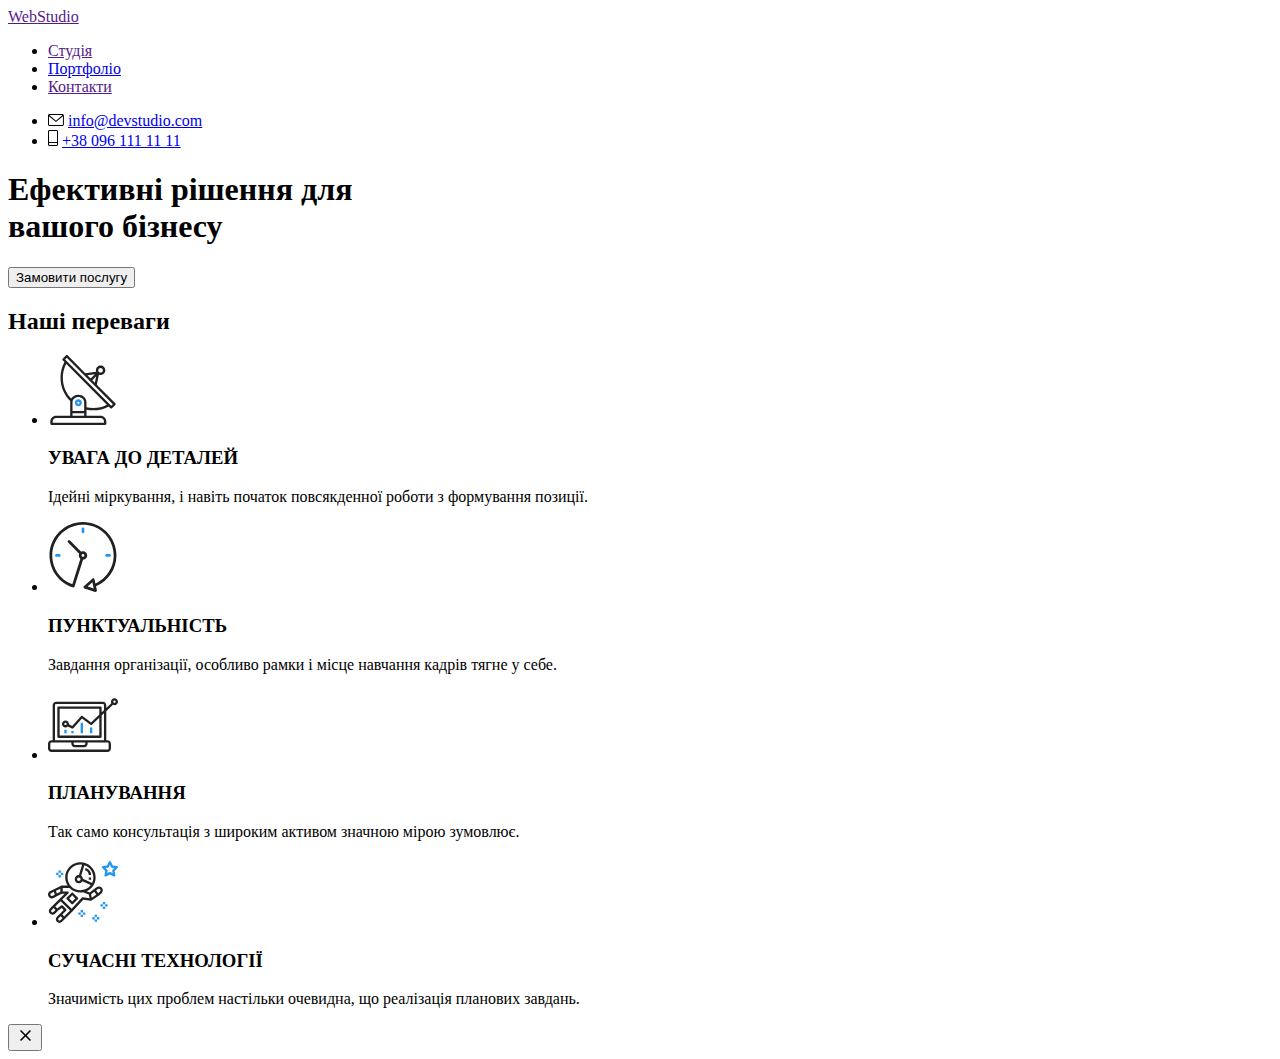
==== modal.html @ a45d7040 "sass file end" ====
<!DOCTYPE html>
<html lang="uk">
  <head>
    <meta charset="UTF-8" />
    <meta http-equiv="X-UA-Compatible" content="IE=edge" />
    <meta name="viewport" content="width=device-width, initial-scale=1.0" />
    <title>Document</title>
    <link rel="preconnect" href="https://fonts.googleapis.com" />
    <link rel="preconnect" href="https://fonts.gstatic.com" crossorigin />
    <link
      href="https://fonts.googleapis.com/css2?family=Raleway:wght@700&family=Roboto:wght@400;500;700;900&display=swap"
      rel="stylesheet"
    />
    <link
      rel="stylesheet"
      href="https://cdnjs.cloudflare.com/ajax/libs/modern-normalize/1.1.0/modern-normalize.min.css"
      integrity="sha512-wpPYUAdjBVSE4KJnH1VR1HeZfpl1ub8YT/NKx4PuQ5NmX2tKuGu6U/JRp5y+Y8XG2tV+wKQpNHVUX03MfMFn9Q=="
      crossorigin="anonymous"
      referrerpolicy="no-referrer"
    />
    <link rel="stylesheet" href="./css/styles.css" />
  </head>

  <body>
    <header class="page-header">
      <div class="container">
        <a class="header-logo" href=""
          >Web<span class="header-logo-color">Studio</span></a
        >
        <nav class="nav">
          <ul class="header-nav">
            <li><a class="header-nav-link-accent" href="">Студія</a></li>
            <li>
              <a class="header-nav-link" href="./portfolio.html">Портфоліо</a>
            </li>
            <li><a class="header-nav-link" href="">Контакти</a></li>
          </ul>
        </nav>
        <ul class="contact">
          <li class="header-contact">
            <svg class="header-contact-icons" width="16" height="12">
              <use href="./images/icons.svg#icon-envelope-hover"></use>
            </svg>
            <a class="header-contact-link" href="mailto:info@devstudio.com"
              >info@devstudio.com
            </a>
          </li>
          <li class="header-contact">
            <svg class="header-contact-icons" width="10" height="16">
              <use href="./images/icons.svg#icon-Vector"></use>
            </svg>
            <a class="header-contact-link" href="tel:+380961111111"
              >+38 096 111 11 11
            </a>
          </li>
        </ul>
      </div>
    </header>

    <main>
      <!-- перша секцiя -->
      <section class="main">
        <div class="container">
          <h1 class="main-title">
            Ефективні рішення для <br />
            вашого бізнесу
          </h1>
          <button class="main-btn" type="button" data-modal-open>Замовити послугу</button>
        </div>
      </section>

      <!-- друга секцiя -->
      <section class="main-second">
        <div class="container">
          <h2 class="visually-hidden">Нашi переваги</h2>
          <ul class="advantage">
            <li class="advantage-list">
              <a class="advantage-list-link" href="#">
                <svg class="advantage-list-link-icon" width="70" height="70">
                  <use href="./images/icons.svg#icon-Vector2"></use>
                </svg>
              </a>
              <h3 class="advantage-title">УВАГА ДО ДЕТАЛЕЙ</h3>
              <p class="advantage-text">
                Ідейні міркування, і навіть початок повсякденної роботи з
                формування позиції.
              </p>
            </li>
            <li class="advantage-list">
              <a class="advantage-list-link" href="#">
                <svg class="advantage-list-link-icon" width="70" height="70">
                  <use href="./images/icons.svg#icon-clock"></use>
                </svg>
              </a>
              <h3 class="advantage-title">ПУНКТУАЛЬНІСТЬ</h3>
              <p class="advantage-text">
                Завдання організації, особливо рамки і місце навчання кадрів
                тягне у себе.
              </p>
            </li>
            <li class="advantage-list">
              <a class="advantage-list-link" href="#">
                <svg class="advantage-list-link-icon" width="70" height="70">
                  <use href="./images/icons.svg#icon-diagram"></use>
                </svg>
              </a>
              <h3 class="advantage-title">ПЛАНУВАННЯ</h3>
              <p class="advantage-text">
                Так само консультація з широким активом значною мірою зумовлює.
              </p>
            </li>
            <li class="advantage-list">
              <a class="advantage-list-link" href="#">
                <svg class="advantage-list-link-icon" width="70" height="70">
                  <use href="./images/icons.svg#icon-astronaut"></use>
                </svg>
              </a>
              <h3 class="advantage-title">СУЧАСНІ ТЕХНОЛОГІЇ</h3>
              <p class="advantage-text">
                Значимість цих проблем настільки очевидна, що реалізація
                планових завдань.
              </p>
            </li>
          </ul>
        </div>
      </section>
    <footer>
    </footer>
    <div class="backdrop is-hidden" data-modal>
      <div class="modal">
        <button type="button" class="modal-close" data-modal-close>
          <svg class="modal-close-icon" width="18" height="18">
            <use href="./images/icons.svg#icon-close_modal"></use>
          </svg>
        </button>
      </div>
    </div>
    <script src="./js/modal.js"></script>
  </body>
</html>
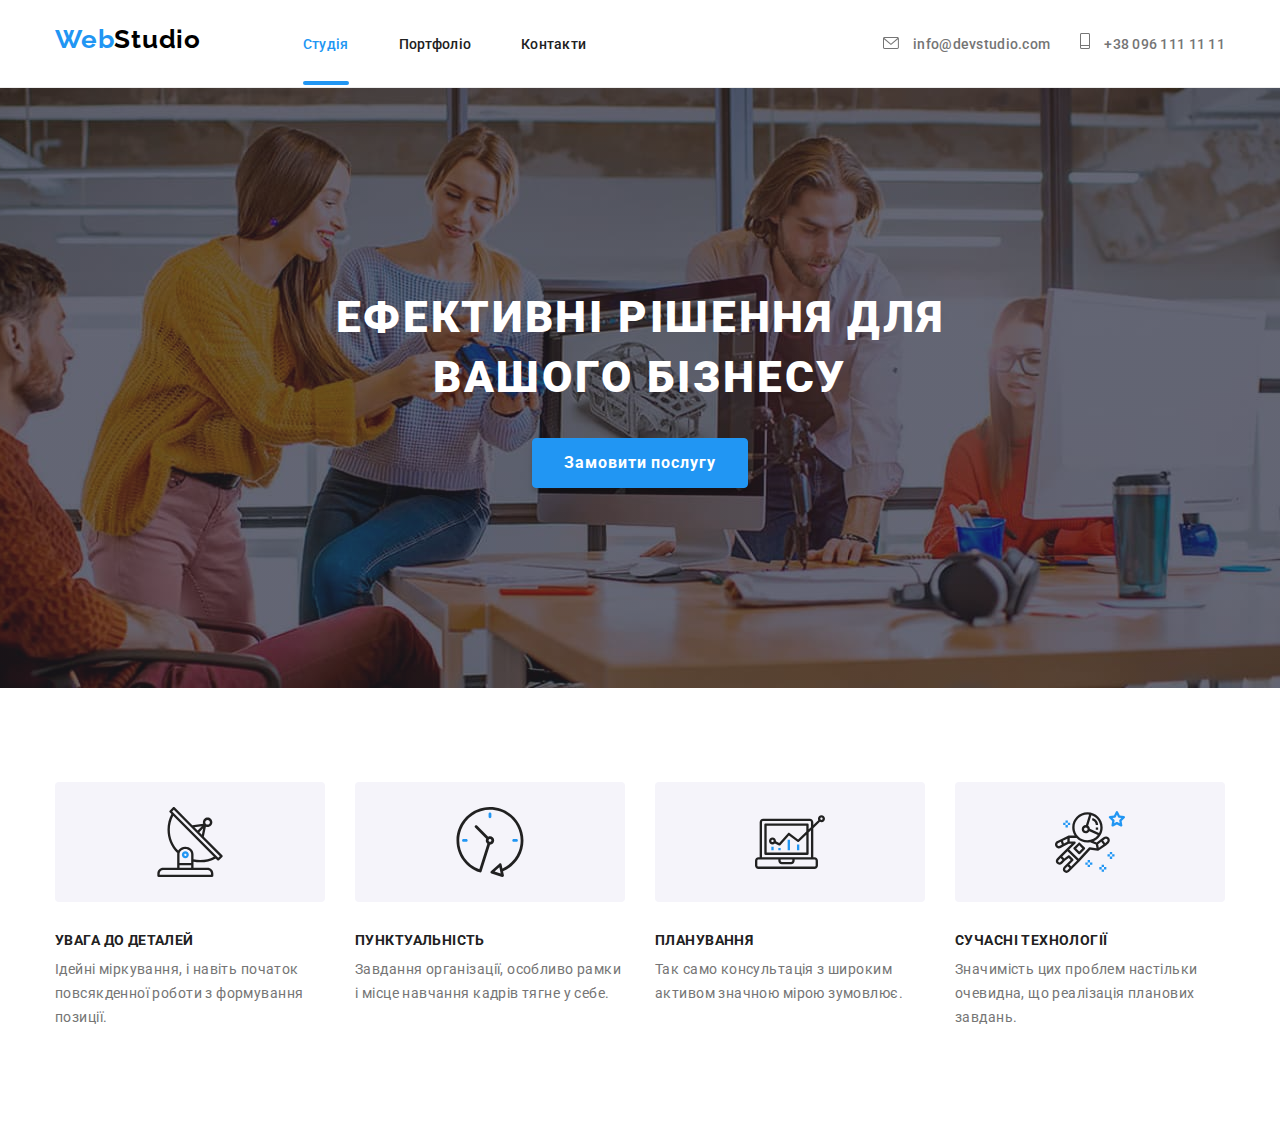
==== commit bc70e4c3: "header end and hero end" ====
--- a/modal.html
+++ b/modal.html
@@ -23,7 +23,7 @@
 
   <body>
     <header class="page-header">
-      <div class="container">
+      <div class="container header__container">
         <a class="header-logo" href=""
           >Web<span class="header-logo-color">Studio</span></a
         >
--- a/css/styles.css
+++ b/css/styles.css
@@ -0,0 +1,1022 @@
+:root {
+--color-change: #2196F3;
+--color-title: #212121;
+--color-text: #757575;
+--color-background: #F5F5F5;
+--color-background-footer: #2F303A;
+--color-white: #FFFFFF;
+--color-logo-second: #000000;
+--color-background-team: #F5F4FA;
+--color-border: #EEEEEE;
+--color-border-header: #ECECEC;
+--color-main: #2F303A66;
+--color-icons: #AFB1B8;
+
+}
+h1,
+h2,
+h3,
+h4,
+h5,
+h6,
+p {
+margin: 0;
+}
+
+ul {
+list-style: none;
+margin: 0;
+padding: 0;
+}
+
+*{
+margin: 0;
+padding: 0;
+list-style: 0;
+box-sizing: border-box;
+}
+
+*  {
+box-sizing: border-box;
+}
+
+body{
+font-family: 'Roboto', sans-serif;
+color: var(--color-background);
+}
+
+.ul {
+list-style: none;
+}
+
+.container {
+width: 1200px;
+padding-left: 15px;
+padding-right: 15px;
+margin: 0 auto;
+}
+
+.button {
+cursor: pointer;
+}
+
+.page-header a {
+text-decoration: none;
+padding-top: 32x;
+padding-bottom: 32px;
+position: relative;
+}
+
+.page-header {
+background-color: var(--color-white);
+border-bottom: 1px solid var(--color-border-header);
+}
+
+.header-logo {
+font-family: 'Raleway', sans-serif;
+font-weight: 700;
+font-size: 26px;
+line-height: 1.1923;
+letter-spacing: 0.03em;
+color: var(--color-change);
+margin-right: 93px;
+padding-top: 24px;
+padding-bottom: 25px;
+}
+
+.header-logo-color {
+font-family: 'Raleway', sans-serif;
+font-weight: 700;
+font-size: 26px;
+line-height: 1.1923;
+letter-spacing: 0.03em;
+color: var(--color-logo-second);
+}
+
+.nav {
+padding: 32px 0;
+}
+
+.header-nav {
+list-style: none;
+display: flex;
+gap: 50px;
+margin-right: 288px;
+}
+
+.contact {
+display: flex;
+align-items: center;
+justify-content: center;
+gap: 30px;
+}
+
+.header-contact-icons {
+fill: var(--color-text);
+margin-right: 10px;
+transition: fill 250ms cubic-bezier(0.4, 0, 0.2, 1);
+}
+
+.header-contact:hover .header-contact-icons, 
+.header-contact:focus .header-contact-icons {    
+fill: var(--color-change);
+}
+
+.header-nav-link {
+font-weight: 500;
+font-size: 14px;
+line-height: 1.1428;
+letter-spacing: 0.02em;
+color: var(--color-title);
+transition: color 250ms cubic-bezier(0.4, 0, 0.2, 1);
+}
+
+.header-nav-link-accent {
+font-weight: 500;
+font-size: 14px;
+line-height: 1.1428;
+letter-spacing: 0.02em;
+color: var(--color-change);
+}
+
+.header-accent {
+position: relative;
+}
+
+.header-nav-link-accent::after {
+content: "";
+position: absolute;
+width: 100%;
+height: 4px;
+background-color: var(--color-change);
+border-radius: 2px;
+display: inline-block;
+bottom: -1px;
+left: 0;
+}
+
+.header-nav-link:active,
+.header-nav-link:hover,
+.header-nav-link:focus,
+.main-btn,
+.main-btn-portfolio {
+color: var(--color-change);
+}
+
+.header-contact-link {
+font-weight: 500;
+font-size: 14px;
+line-height: 1.1428;
+letter-spacing: 0.02em;
+color: var(--color-text);
+gap: 30px;
+transition: color 250ms cubic-bezier(0.4, 0, 0.2, 1);
+}
+
+.header-contact-link:hover,
+.header-contact-link:focus {
+color: var(--color-change);
+}
+
+.page-header .container {
+display: flex;
+align-items: center;
+justify-content: space-between;
+}
+
+.main {
+max-width: 1600px;    
+height: 600px;
+background-image: linear-gradient(
+rgba(47, 48, 58, 0.4),
+rgba(47, 48, 58, 0.4)), 
+url(../images/people.jpg);
+background-color: var(--color-background-footer);
+background-repeat: no-repeat;
+background-position: center;
+background-size: cover;
+padding-top: 200px;
+padding-bottom: 200px;
+text-align: center;
+}
+
+.main-title {
+font-weight: 900;
+font-size: 44px;
+line-height: 1.3636;
+text-align: center;
+letter-spacing: 0.06em;
+text-transform: uppercase;
+color: var(--color-white);
+margin-bottom: 30px;
+}
+
+.main-btn {
+font-family: inherit;
+cursor: pointer;
+width: 216px;
+height: 50px;
+background: var(--color-change);
+box-shadow: 0px 4px 4px rgba(0, 0, 0, 0.15);
+border-radius: 4px;
+border: 1px solid var(--color-change);
+font-weight: 700;
+font-size: 16px;
+line-height: 1.875;
+display: flex;
+align-items: center;
+justify-content: center;
+text-align: center;
+letter-spacing: 0.06em;
+color: var(--color-white);
+margin: 0 auto;
+transition: background-color 250ms cubic-bezier(0.4, 0, 0.2, 1), box-shadow 250ms cubic-bezier(0.4, 0, 0.2, 1);
+}
+
+.main-btn:hover,
+.main-btn:focus {
+    background-color: #188CE8;
+    box-shadow: 0px 4px 4px rgba(0, 0, 0, 0.15);
+}
+
+.projects {
+display: block;
+text-decoration: none;
+transition: box-shadow 250ms cubic-bezier(0.4, 0, 0.2, 1);
+}
+
+.projects:hover,
+.projects:focus {
+box-shadow: 0px 1px 1px rgba(0, 0, 0, 0.12), 0px 4px 4px rgba(0, 0, 0, 0.06), 1px 4px 6px rgba(0, 0, 0, 0.16);
+}
+
+.main-second {
+padding-top: 94px;
+padding-bottom: 94px;
+}
+.advantage {
+display: flex;
+justify-content: center;
+gap: 30px;
+}
+.advantage-list {
+flex-basis: calc((100% - 90px) / 4);
+}
+
+.advantage-list-link {
+display: flex;
+width: 270px;
+height: 120px;
+align-items: center;
+justify-content: center;
+background-color: var(--color-background-team);
+border-radius: 4px;
+background-position: center;
+background-size: contain;
+background-repeat: no-repeat;
+margin-bottom: 30px;
+}
+
+.advantage-title {
+font-size: 14px;
+line-height: 1.1428;
+letter-spacing: 0.03em;
+text-transform: uppercase;
+color: var(--color-title);
+margin-bottom: 10px;
+}
+.advantage-text {
+font-size: 14px;
+line-height: 1.7142;
+letter-spacing: 0.03em;
+color: var(--color-text);
+}
+.main-third {
+padding-top: 0px;
+padding-bottom: 94px;
+}
+.main-img {
+display: flex;
+justify-content: center;
+gap: 30px;
+}
+.main-work-title {
+font-size: 36px;
+line-height: 1.1666;
+text-align: center;
+letter-spacing: 0.03em;
+color: var(--color-title);
+margin-bottom: 50px;
+}
+
+.main-work-wrap {
+    position: relative;
+}
+
+.main-third-work-text {
+position: absolute;
+display: flex;
+bottom: 4px;
+width: 100%;
+height: 70px;
+font-size: 14px;
+line-height: 1.1428;
+align-items: center;
+justify-content: center;
+letter-spacing: 0.03em;
+text-transform: uppercase;
+color: var(--color-white);
+background-color: rgba(47, 48, 58, 0.8);
+}
+
+.main-fourth {
+padding-top: 94px;
+padding-bottom: 94px;
+background-color: var(--color-background-team);
+}
+.main-team {
+display: flex;
+justify-content: center;
+gap: 30px;  
+}
+.main-team-title {
+font-size: 36px;
+line-height: 1.1666;
+text-align: center;
+letter-spacing: 0.03em;
+color: var(--color-title);
+margin-bottom: 50px;
+}
+.main-team-img {
+display: block;
+}
+.main-team-list {
+font-weight: 500;
+font-size: 16px;
+line-height: 1.1875;
+text-align: center;
+letter-spacing: 0.03em;
+color: var(--color-title);
+margin-bottom: 10px;
+}
+.main-team-text {
+font-size: 16px;
+line-height: 1.1875;
+text-align: center;
+letter-spacing: 0.03em;
+color: var(--color-text);
+margin-bottom: 16px;
+}
+
+.soc {
+display: flex;
+justify-content: center;
+gap: 10px;
+}
+
+.soc-list {
+width: 44px;
+height: 44px;
+}
+
+.soc-list-link {
+width: 100%;
+height: 100%;
+background-color: var(--color-white);
+border-radius: 50%;
+display: flex;
+align-items: center;
+justify-content: center;
+transition: background-color 250ms cubic-bezier(0.4, 0, 0.2, 1), color 250ms cubic-bezier(0.4, 0, 0.2, 1);
+}
+
+.soc-list-link:hover,
+.soc-list-link:focus {
+background-color: var(--color-change);
+}
+.soc-list-link:hover .soc-list-link-icon,
+.soc-list-link:focus .soc-list-link-icon {
+fill: var(--color-white); 
+}
+
+.soc-list-link-icon {
+fill: var(--color-icons);
+transition: fill 250ms cubic-bezier(0.4, 0, 0.2, 1);
+}
+
+.card-wrapper-main {
+padding-top: 20px;
+padding-right: 24px;
+padding-bottom: 20px;
+padding-left: 24px;
+background-color: var(--color-white);
+border: 1px solid;
+border-color: var(--color-border); 
+border-top: none;  
+}
+.main-work-tema {
+font-size: 18px;
+line-height: 2;
+letter-spacing: 0.06em;
+color: var(--color-title);
+}
+.main-work-text {
+font-size: 16px;
+line-height: 1.875;
+letter-spacing: 0.03em;
+color: var(--color-text);
+}
+
+.team-card {
+box-shadow: 0px 1px 3px rgba(0, 0, 0, 0.12), 0px 1px 1px rgba(0, 0, 0, 0.14), 0px 2px 1px rgba(0, 0, 0, 0.2);
+border-radius: 0px 0px 4px 4px;
+}
+
+.main-fifth {
+padding-top: 94px;
+padding-bottom: 94px;
+background-color: var();
+}
+.klient {
+display: flex;
+justify-content: center;
+gap: 30px;  
+}
+
+.klient-list {
+width: 170px;
+height: 92px;
+}
+
+.klient-title {
+font-size: 36px;
+line-height: 1.1666;
+text-align: center;
+letter-spacing: 0.03em;
+color: var(--color-title);
+margin-bottom: 50px;
+}
+
+.klient-list-link {
+display: flex;
+align-items: center;
+justify-content: center;
+width: 100%;
+height: 100%;
+fill: var(--color-icons);
+border: 1px solid;
+border-color: var(--color-icons);
+border-radius: 4px;
+transition: border 250ms cubic-bezier(0.4, 0, 0.2, 1), fill 250ms cubic-bezier(0.4, 0, 0.2, 1);
+}
+
+.klient-list-link:hover,
+.klient-list-link:focus {
+border-color: var(--color-change);
+fill: var(--color-change);
+}
+
+.klient-list-link-icon:hover,
+.klient-list-link-icon:focus {
+border-color: var(--color-change);
+fill: var(--color-change);
+}
+
+.portfolio {
+padding-top: 94px;
+padding-bottom: 94px;
+background-color: var(--color-white);
+}
+.visually-hidden { 
+position: absolute; 
+width: 1px; 
+height: 1px; 
+margin: -1px; 
+border: 0; 
+padding: 0; 
+white-space: nowrap; 
+clip-path: inset(100%); 
+clip: rect(0 0 0 0); 
+overflow: hidden; 
+}
+.portfolio-btn {
+list-style: none;
+display: flex;
+justify-content: center;
+align-items: center;
+gap: 8px;
+margin-bottom: 50px;
+transition: box-shadow 250ms cubic-bezier(0.4, 0, 0.2, 1);
+}
+.main-btn-portfolio {
+cursor: pointer;
+font-family: inherit;
+font-weight: 500;
+font-size: 16px;
+line-height: 1.625;
+text-align: center;
+letter-spacing: 0.03em;
+color: var(--color-title);
+border: 1px solid;
+border-color: var(--color-border); 
+background-color: var(--color-background-team);
+border-radius: 4px;
+padding: 6px 22px;
+transition: color 250ms cubic-bezier(0.4, 0, 0.2, 1), background-color 250ms cubic-bezier(0.4, 0, 0.2, 1), border-color 250ms cubic-bezier(0.4, 0, 0.2, 1);
+}
+
+.main-btn-portfolio:hover,
+.main-btn-portfolio:focus { 
+color: var(--color-white);
+background-color: var(--color-change);
+border-color: var(--color-change);
+box-shadow: 0px 3px 1px rgba(0, 0, 0, 0.1), 0px 1px 2px rgba(0, 0, 0, 0.08), 0px 2px 2px rgba(0, 0, 0, 0.12);
+}
+.portfolio-img {
+display: block;
+}
+
+.portfolio-work {
+display: flex;
+justify-content: center;
+flex-wrap: wrap;
+gap: 30px;  
+}
+
+.card {
+position: relative;
+}
+
+.projects:hover .portfolio-text,
+.projects:focus .portfolio-text {
+transform: translateY(0);
+}
+
+.card-wrapper {
+padding-top: 20px;
+padding-right: 24px;
+padding-bottom: 20px;
+padding-left: 24px;
+background-color: var(--color-white);
+border: 1px solid;
+border-color: var(--color-border);
+border-top: none;
+}
+
+.portfolio-wrap {
+position: relative;
+overflow: hidden;
+}
+
+.portfolio-text {
+position: absolute;
+top: 0;
+background-color: rgba(33, 150, 243, 0.9);
+color: var(--color-white);
+font-weight: 400;
+font-size: 18px;
+line-height: 1.5556;
+padding: 63px 24px;
+height: 100%;
+transform: translateY(100%);
+transition: transform 250ms cubic-bezier(0.4, 0, 0.2, 1);
+}
+
+.footer {
+background-color: var(--color-background-footer);
+padding-top: 60px;
+padding-bottom: 60px;
+}
+.footer a{
+text-decoration: none;
+}
+
+.footer .container {
+display: flex;
+flex-wrap: wrap;
+align-items: baseline;
+justify-content: space-between;
+}
+
+.footer-list {
+display: flex;
+flex-wrap: wrap;
+flex-direction: column;
+}
+.footer-list-list {
+margin-bottom: 9px;
+}
+.footer-logo {
+font-family: 'Raleway', sans-serif;
+font-weight: 700;
+font-size: 26px;
+line-height: 1.1923;
+letter-spacing: 0.03em;
+color: var(--color-change);
+margin-bottom: 20px;
+}
+
+.footer-logo-color {
+font-family: 'Raleway', sans-serif;
+font-weight: 700;
+font-size: 26px;
+line-height: 1.1923;
+letter-spacing: 0.03em;
+color: var(--color-white);
+}
+.footer-address {
+font-style: normal;
+font-size: 14px;
+line-height: 1.7142;
+letter-spacing: 0.03em;
+color: var(--color-white);
+margin-bottom: 9px;
+transition: color 250ms cubic-bezier(0.4, 0, 0.2, 1)
+}
+.footer-contact {
+font-style: normal;
+font-size: 14px;
+line-height: 1.7142;
+letter-spacing: 0.03em;
+color: rgba(255, 255, 255, 0.6);
+margin-bottom: 9px;
+transition: color 250ms cubic-bezier(0.4, 0, 0.2, 1);
+}
+.footer-contact:hover,
+.footer-contact:focus,
+.footer-address:hover,
+.footer-address:focus {
+color: var(--color-change);
+}
+
+.logo-and-address {
+display: flex; 
+flex-direction: column;
+align-items: baseline;
+width: 231px;
+}
+
+.footer-icons {
+display: flex; 
+flex-direction: column;
+align-items: baseline;
+width: 206px;
+}
+
+.footer-soc {
+display: flex;
+justify-content: center;
+gap: 10px;
+}
+
+.footer-icons-title {
+font-style: normal;
+font-weight: 700;
+font-size: 14px;
+line-height: 1.1428;
+letter-spacing: 0.03em;
+text-transform: uppercase;
+color: var(--color-white);
+margin-bottom: 20px;
+}
+
+.footer-soc-list {
+width: 44px;
+height: 44px;
+}
+
+.footer-soc-list-link {
+width: 100%;
+height: 100%;
+background: rgba(255, 255, 255, 0.1);
+border-radius: 50%;
+display: flex;
+align-items: center;
+justify-content: center;
+transition: background-color 250ms cubic-bezier(0.4, 0, 0.2, 1);
+}
+
+.footer-soc-list-link:hover,
+.footer-soc-list-link:focus {
+background-color: var(--color-change);
+}
+
+.footer-soc-list-link-icon {
+fill: var(--color-white);
+}
+
+.footer-subscriptione-title {
+font-weight: 700;
+font-size: 14px;
+line-height: 1.1428;
+letter-spacing: 0.03em;
+text-transform: uppercase;
+color: var(--color-white);
+margin-bottom: 20px;
+}
+
+.footer-subscriptione-wrapper {
+display: flex;
+align-items: center;
+justify-content: center;
+gap: 12px;
+}
+
+.footer-input {
+width: 358px;
+height: 50px;
+border-radius: 4px;
+border: 1px solid rgba(255, 255, 255, 0.3);
+background-color: transparent;
+font-size: 12px;
+line-height: 1.1667;
+letter-spacing: 0.01em;
+color: var(--color-white);
+padding-top: 15px;
+padding-bottom: 15px;
+padding-left: 16px;
+cursor: pointer;
+outline: transparent;
+transition: border-color 250px cubic-bezier(0.4, 0, 0.2, 1);
+} 
+
+.footer-input:focus {
+    border-color: var(--color-change);
+}
+
+.footer-input::placeholder {
+font-weight: 400;
+font-size: 16px;
+line-height: 1.25;
+letter-spacing: 0.03em;
+color: rgba(255, 255, 255, 0.6);
+}
+
+.subscriptione-btm {
+    display: flex;
+    cursor: pointer;
+    align-items: center;
+    justify-content: center;
+    width: 200px;
+    height: 50px;
+    font-weight: 700;
+    font-size: 16px;
+    line-height: 1.875;
+    letter-spacing: 0.06em;
+    color: var(--color-white);
+    background-color: var(--color-change);
+    border-radius: 4px;
+    border-color: var(--color-change);
+    padding: 10px 28px;
+    transition: background-color 250ms cubic-bezier(0.4, 0, 0.2, 1), box-shadow 250ms cubic-bezier(0.4, 0, 0.2, 1);
+}
+
+.subscriptione-btm:hover,
+.subscriptione-btm:focus {
+background-color: #188CE8; 
+box-shadow: 0px 4px 4px rgba(0, 0, 0, 0.15);
+}
+
+.subscriptione-icon {
+fill: var(--color-white);
+margin-left: 10px;
+}
+
+.backdrop {
+position: fixed;
+top: 0;
+width: 100%;
+height: 100%;
+background-color: rgba(0, 0, 0, 0.2);
+transition: opacity 250ms cubic-bezier(0.4, 0, 0.2, 1), visibility 250ms cubic-bezier(0.4, 0, 0.2, 1);
+}
+
+.modal {
+position: absolute;
+width: 528px;
+background-color: var(--color-white);
+border-radius: 4px;
+top: 50%;
+left: 50%;
+transform: translate(-50%, -50%) scale(1);
+transition: transform 250ms cubic-bezier(0.4, 0, 0.2, 1);
+padding: 40px;
+}
+
+.modal-form {
+display: flex;
+flex-direction: column;
+}
+
+.modal-form label {
+margin-bottom: 4px;
+}
+
+.backdrop.is-hidden .modal {
+transform: translate(-50%, -50%) scale(0);
+}
+
+.modal-close {
+position: absolute;
+top: 8px;
+right: 8px;
+width: 30px;
+height: 30px;
+border: 1px solid rgba(0, 0, 0, 0.1);
+border-radius: 50%;
+background-color: transparent;
+display: flex;
+align-items: center;
+justify-content: center;
+cursor: pointer;
+transition: fill 250ms cubic-bezier(0.4, 0, 0.2, 1);
+}
+
+.modal-close:hover,
+.modal-close:focus {
+fill: var(--color-change);
+} 
+
+.is-hidden {
+opacity: 0;
+visibility: hidden;
+pointer-events: none;
+}
+
+.input-wrapper {
+position: relative;
+margin-bottom: 10px;
+}
+
+.modal-title {
+font-weight: 700;
+font-size: 20px;
+line-height: 1.15;
+text-align: center;
+letter-spacing: 0.03em;
+color: var(--color-title);
+margin-bottom: 12px;
+}
+
+.modal-input {
+width: 100%;
+height: 40px;
+border-radius: 4px;
+border: 1px solid rgba(33, 33, 33, 0.2);
+background-color: transparent;
+font-size: 12px;
+line-height: 1.1667;
+letter-spacing: 0.01em;
+color: var(--color-logo-second);
+padding-top: 11px;
+padding-bottom: 11px;
+padding-left: 42px;
+margin-top: 4px;
+cursor: pointer;
+outline: transparent;
+transition: border-color 250ms cubic-bezier(0.4, 0, 0.2, 1), fill 250ms cubic-bezier(0.4, 0, 0.2, 1);
+} 
+
+.modal-input:focus,
+.comment-text:focus {
+border-color: var(--color-change);
+}
+
+.modal-input:focus + .modal-icon {
+fill: #2196F3;
+}
+
+textarea {
+resize: none;
+padding: 12px 16px;
+outline: transparent;
+margin-top: 4px;
+}
+
+.comment-text {
+font-size: 12px;
+line-height: 1.1667;
+letter-spacing: 0.01em;
+color: var(--color-logo-second);
+width: 100%;
+height: 120px;
+border: 1px solid rgba(33, 33, 33, 0.2);
+border-radius: 4px;
+background-color: transparent;
+}
+
+.comment-text::placeholder {
+font-weight: 400;
+font-size: 12px;
+line-height: 1.1667;
+letter-spacing: 0.01em;
+color: rgba(117, 117, 117, 0.5);
+}
+
+.modal-icon {
+position: absolute;
+left: 0;
+top: 50%;
+transform: translateY(-50%);
+margin: 11px 12px;
+}
+
+.label {
+font-weight: 400;
+font-size: 12px;
+line-height: 1.1667;
+letter-spacing: 0.01em;
+color: var(--color-text);
+}
+
+.modal-field {
+    margin-bottom: 30px;
+}
+
+.modal-check {
+    position: absolute;
+}
+
+.check-text {
+font-size: 14px;
+line-height: 1.7143;
+letter-spacing: 0.03em;
+color: var(--color-text);
+display: flex;
+align-items: center;
+margin-bottom: 30px;
+}
+
+.check-text span {
+width: 16px;
+height: 15px;
+border: 2px solid var(--color-title);
+border-radius: 2px;
+margin-left: 12px;
+margin-right: 14px;
+display: flex;
+align-items: center;
+justify-content: center;
+fill: transparent;
+
+}
+
+.check-link {
+display: block;
+font-size: 14px;
+line-height: 1.7143;
+letter-spacing: 0.03em;
+color: var(--color-change);
+margin-left: 4px;
+}
+
+.modal-check:checked + .check-text span {
+background-color: #2196F3;
+border: none;
+fill: var(--color-white);
+}
+
+.send-btm {
+display: flex;
+cursor: pointer;
+align-items: center;
+justify-content: center;
+width: 200px;
+height: 50px;
+font-weight: 700;
+font-size: 16px;
+line-height: 1.875;
+color: var(--color-white);
+background-color: var(--color-change);
+border-radius: 4px;
+border-color: var(--color-change);
+margin-right: 124px;
+margin-left: 124px;
+transition: background-color 250ms cubic-bezier(0.4, 0, 0.2, 1), box-shadow 250ms cubic-bezier(0.4, 0, 0.2, 1);
+}
+
+.send-btm:hover,
+.send-btm:focus {
+background-color: #188CE8;
+box-shadow: 0px 4px 4px rgba(0, 0, 0, 0.15);
+}
+
+/*.check-text::before {
+    content: "";
+    width: 16px;
+    height: 15px;
+    border: 2px solid var(--color-change);
+    border-radius: 2px;
+    margin-right: 14px;
+}
+
+.modal-check:checked + .check-text::before {
+    background-color: #2196F3;
+    border: none;
+    background-image: url(../images/vector.svg);
+    background-position: center;
+    background-repeat: no-repeat;
+}/*
+
+
+
